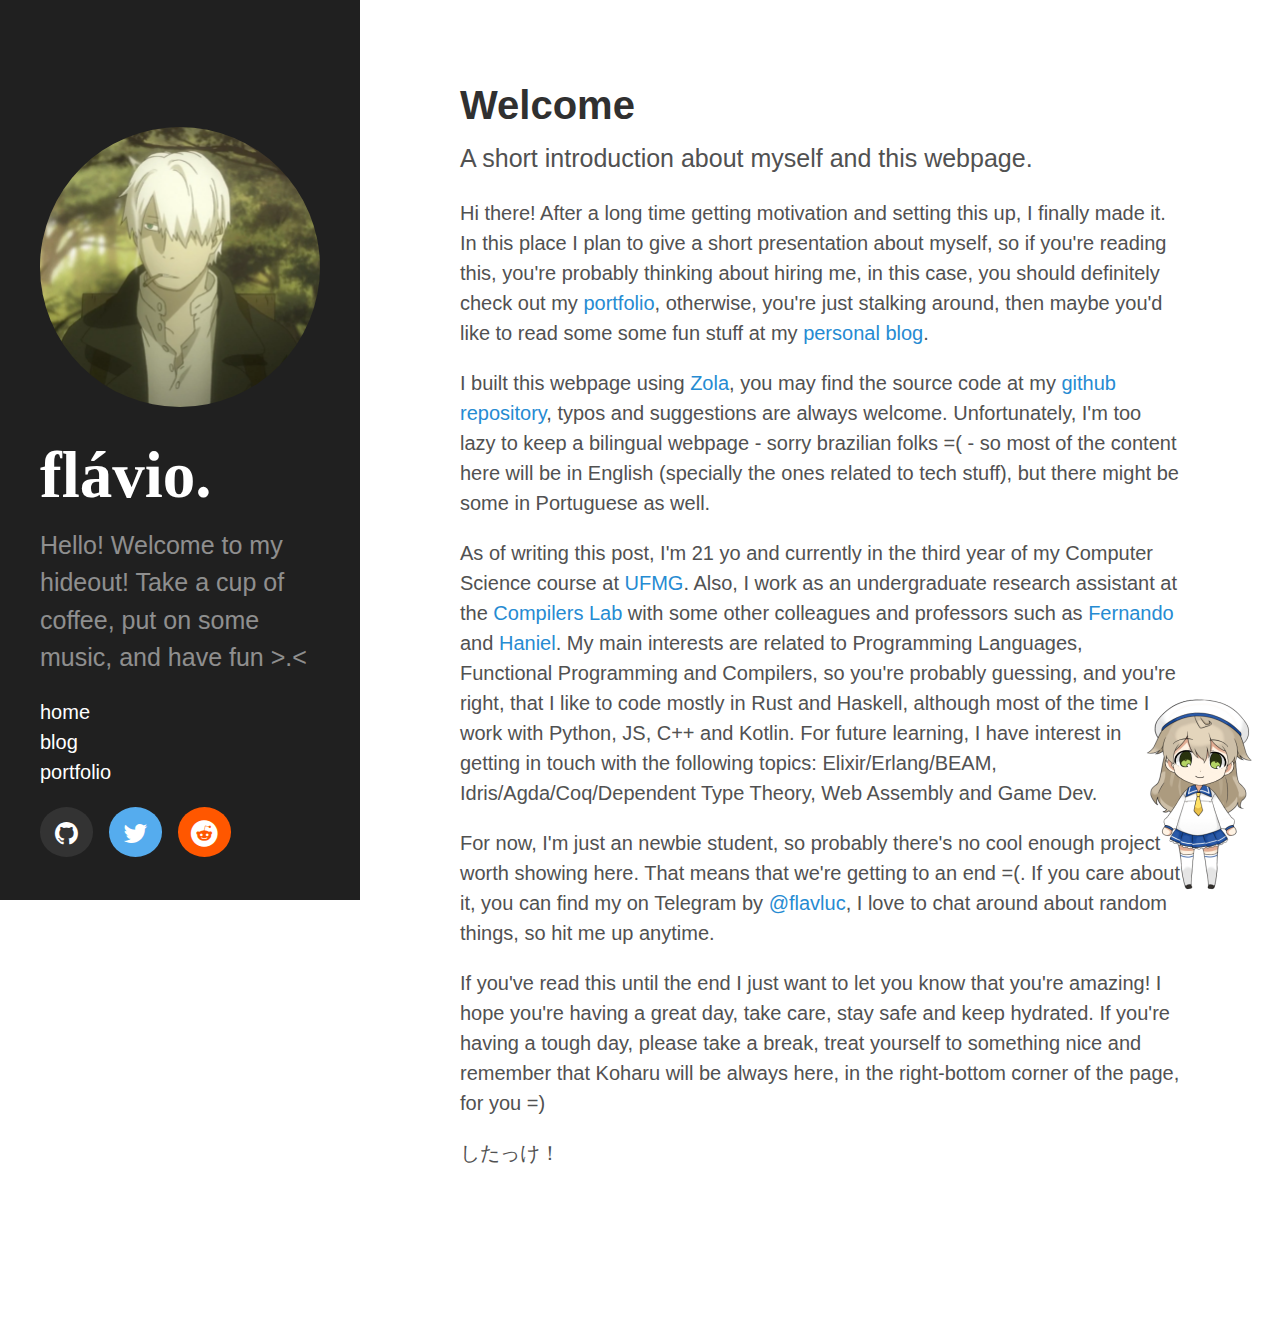
==== index.html @ 5b79716d "Update documentation" ====
<!DOCTYPE html>
<html lang="en">

<head>
  <meta http-equiv="X-UA-Compatible" content="IE=edge">
  <meta http-equiv="content-type" content="text/html; charset=utf-8">

  <!-- Enable responsiveness on mobile devices-->
  <meta name="viewport" content="width=device-width, initial-scale=1.0, maximum-scale=1">

  <title>flávio.</title>

  <!-- CSS -->
  <link rel="stylesheet" href="https:&#x2F;&#x2F;flavluc.github.io&#x2F;print.css" media="print">
  <link rel="stylesheet" href="https:&#x2F;&#x2F;flavluc.github.io&#x2F;poole.css">
  <link rel="stylesheet" href="https:&#x2F;&#x2F;flavluc.github.io&#x2F;hyde.css">
  <link rel="stylesheet" href="https:&#x2F;&#x2F;flavluc.github.io&#x2F;base.css">
  <link rel="stylesheet" href="https://fonts.googleapis.com/css?family=Montserrat:400,400italic,700|Libre+Baskerville">
  <link rel="stylesheet" href="https://cdnjs.cloudflare.com/ajax/libs/font-awesome/4.7.0/css/font-awesome.min.css">

  

  
  
</head>

<body class=" ">
  
  <div class="sidebar">
    <div class="container sidebar-sticky">
      <div><img class="pp" src="https:&#x2F;&#x2F;flavluc.github.io&#x2F;pp.png"></div>
      <div class="sidebar-about">
        
        <a href="https:&#x2F;&#x2F;flavluc.github.io&#x2F;">
          <h1>flávio.</h1>
        </a>
        
        <p class="lead">Hello! Welcome to my hideout! Take a cup of coffee, put on some music, and have fun &gt;.&lt;</p>
        
        
      </div>

      <ul class="sidebar-nav">
        
        
        <li class="sidebar-nav-item">
          <a href="https:&#x2F;&#x2F;flavluc.github.io&#x2F;">home</a>
        </li>
        
        <li class="sidebar-nav-item">
          <a href="https:&#x2F;&#x2F;flavluc.github.io&#x2F;blog">blog</a>
        </li>
        
        <li class="sidebar-nav-item">
          <a href="https:&#x2F;&#x2F;flavluc.github.io&#x2F;portfolio">portfolio</a>
        </li>
        
        
      </ul>

      <ul class="sidebar-nav">
        
        
        <li class="sidebar-nav-item sidebar-social-item">
          <a class="icon fa-stack fa-lg" href="https:&#x2F;&#x2F;github.com&#x2F;flavluc">
            <i class="fa fa-circle fa-stack-2x"></i>
            <i class="fa fa-github fa-stack-1x fa-inverse"></i>
          </a>
          
        <li class="sidebar-nav-item sidebar-social-item">
          <a class="icon fa-stack fa-lg" href="https:&#x2F;&#x2F;twitter.com">
            <i class="fa fa-circle fa-stack-2x"></i>
            <i class="fa fa-twitter fa-stack-1x fa-inverse"></i>
          </a>
          
        <li class="sidebar-nav-item sidebar-social-item">
          <a class="icon fa-stack fa-lg" href="https:&#x2F;&#x2F;reddit.com">
            <i class="fa fa-circle fa-stack-2x"></i>
            <i class="fa fa-reddit fa-stack-1x fa-inverse"></i>
          </a>
          
          
      </ul>
    </div>
  </div>
  

  <div class="content container">

    
<div class="post">
  <h1 class="post-title">Welcome</h1>

  <p class="lead">A short introduction about myself and this webpage.</p>

  <p>Hi there! After a long time getting motivation and setting this up, I finally made it. In this place I plan to give a short presentation about myself, so if you're reading this, you're probably thinking about hiring me, in this case, you should definitely check out my <a href="https://flavluc.github.io/portfolio/">portfolio</a>, otherwise, you're just stalking around, then maybe you'd like to read some some fun stuff at my <a href="https://flavluc.github.io/blog/">personal blog</a>.</p>
<p>I built this webpage using <a href="https://www.getzola.org">Zola</a>, you may find the source code at my <a href="https://github.com/flavluc/flavluc.github.io">github repository</a>, typos and suggestions are always welcome. Unfortunately, I'm too lazy to keep a bilingual webpage - sorry brazilian folks =( - so most of the content here will be in English (specially the ones related to tech stuff), but there might be some in Portuguese as well.</p>
<p>As of writing this post, I'm 21 yo and currently in the third year of my Computer Science course at <a href="https://en.wikipedia.org/wiki/Federal_University_of_Minas_Gerais">UFMG</a>. Also, I work as an undergraduate research assistant at the <a href="http://lac.dcc.ufmg.br/">Compilers Lab</a> with some other colleagues and professors such as <a href="https://homepages.dcc.ufmg.br/%7Efernando/">Fernando</a> and <a href="https://homepages.dcc.ufmg.br/%7Ehbarbosa/">Haniel</a>. My main interests are related to Programming Languages, Functional Programming and Compilers, so you're probably guessing, and you're right, that I like to code mostly in Rust and Haskell, although most of the time I work with Python, JS, C++ and Kotlin. For future learning, I have interest in getting in touch with the following topics: Elixir/Erlang/BEAM, Idris/Agda/Coq/Dependent Type Theory, Web Assembly and Game Dev.</p>
<p>For now, I'm just an newbie student, so probably there's no cool enough project worth showing here. That means that we're getting to an end =(. If you care about it, you can find my on Telegram by <a href="https://t.me/flavluc">@flavluc</a>, I love to chat around about random things, so hit me up anytime.</p>
<p>If you've read this until the end I just want to let you know that you're amazing! I hope you're having a great day, take care, stay safe and keep hydrated. If you're having a tough day, please take a break, treat yourself to something nice and remember that Koharu will be always here, in the right-bottom corner of the page, for you =) </p>
<p>したっけ！</p>


</div>


  </div>

  <script src="https://flavluc.github.io/live2d/L2Dwidget.min.js"></script>

  <script type="text/javascript">

    const display = window.matchMedia("(max-width: 768px)").matches ?
      // window width is at less than 768px
      ({ width: 120, height: 250, vOffset: -60 }) :
      // window width is greater than 768px
      ({ width: 160, height: 310, vOffset: -50 });

    L2Dwidget.init({
      model: { jsonPath: "https://flavluc.github.io/live2d/models/koharu/koharu.model.json" },
      display
    });
  </script>

</body>

</html>
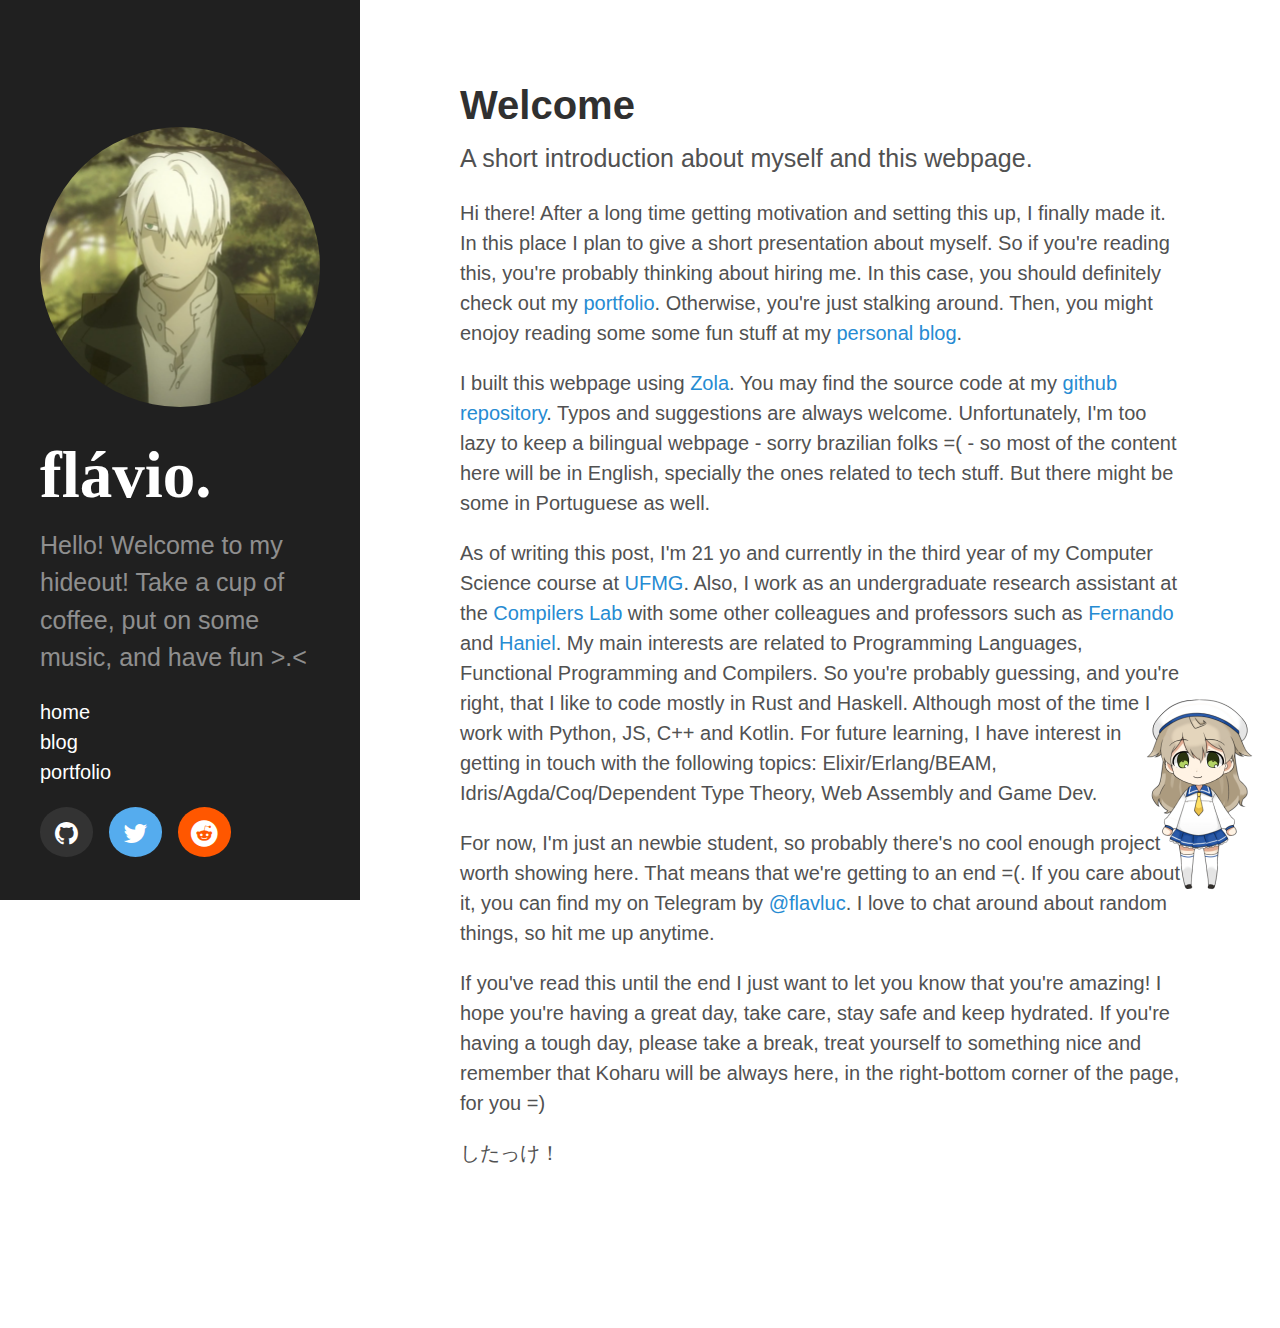
==== commit a950a080: "Update documentation" ====
--- a/index.html
+++ b/index.html
@@ -11,10 +11,10 @@
   <title>flávio.</title>
 
   <!-- CSS -->
-  <link rel="stylesheet" href="https:&#x2F;&#x2F;flavluc.github.io&#x2F;print.css" media="print">
-  <link rel="stylesheet" href="https:&#x2F;&#x2F;flavluc.github.io&#x2F;poole.css">
-  <link rel="stylesheet" href="https:&#x2F;&#x2F;flavluc.github.io&#x2F;hyde.css">
-  <link rel="stylesheet" href="https:&#x2F;&#x2F;flavluc.github.io&#x2F;base.css">
+  <link rel="stylesheet" href="https://flavluc.github.io/print.css" media="print">
+  <link rel="stylesheet" href="https://flavluc.github.io/poole.css">
+  <link rel="stylesheet" href="https://flavluc.github.io/hyde.css">
+  <link rel="stylesheet" href="https://flavluc.github.io/base.css">
   <link rel="stylesheet" href="https://fonts.googleapis.com/css?family=Montserrat:400,400italic,700|Libre+Baskerville">
   <link rel="stylesheet" href="https://cdnjs.cloudflare.com/ajax/libs/font-awesome/4.7.0/css/font-awesome.min.css">
 
@@ -28,7 +28,7 @@
   
   <div class="sidebar">
     <div class="container sidebar-sticky">
-      <div><img class="pp" src="https:&#x2F;&#x2F;flavluc.github.io&#x2F;pp.png"></div>
+      <div><img class="pp" src="https://flavluc.github.io/pp.png"></div>
       <div class="sidebar-about">
         
         <a href="https:&#x2F;&#x2F;flavluc.github.io&#x2F;">
@@ -93,10 +93,10 @@
 
   <p class="lead">A short introduction about myself and this webpage.</p>
 
-  <p>Hi there! After a long time getting motivation and setting this up, I finally made it. In this place I plan to give a short presentation about myself, so if you're reading this, you're probably thinking about hiring me, in this case, you should definitely check out my <a href="https://flavluc.github.io/portfolio/">portfolio</a>, otherwise, you're just stalking around, then maybe you'd like to read some some fun stuff at my <a href="https://flavluc.github.io/blog/">personal blog</a>.</p>
-<p>I built this webpage using <a href="https://www.getzola.org">Zola</a>, you may find the source code at my <a href="https://github.com/flavluc/flavluc.github.io">github repository</a>, typos and suggestions are always welcome. Unfortunately, I'm too lazy to keep a bilingual webpage - sorry brazilian folks =( - so most of the content here will be in English (specially the ones related to tech stuff), but there might be some in Portuguese as well.</p>
-<p>As of writing this post, I'm 21 yo and currently in the third year of my Computer Science course at <a href="https://en.wikipedia.org/wiki/Federal_University_of_Minas_Gerais">UFMG</a>. Also, I work as an undergraduate research assistant at the <a href="http://lac.dcc.ufmg.br/">Compilers Lab</a> with some other colleagues and professors such as <a href="https://homepages.dcc.ufmg.br/%7Efernando/">Fernando</a> and <a href="https://homepages.dcc.ufmg.br/%7Ehbarbosa/">Haniel</a>. My main interests are related to Programming Languages, Functional Programming and Compilers, so you're probably guessing, and you're right, that I like to code mostly in Rust and Haskell, although most of the time I work with Python, JS, C++ and Kotlin. For future learning, I have interest in getting in touch with the following topics: Elixir/Erlang/BEAM, Idris/Agda/Coq/Dependent Type Theory, Web Assembly and Game Dev.</p>
-<p>For now, I'm just an newbie student, so probably there's no cool enough project worth showing here. That means that we're getting to an end =(. If you care about it, you can find my on Telegram by <a href="https://t.me/flavluc">@flavluc</a>, I love to chat around about random things, so hit me up anytime.</p>
+  <p>Hi there! After a long time getting motivation and setting this up, I finally made it. In this place I plan to give a short presentation about myself. So if you're reading this, you're probably thinking about hiring me. In this case, you should definitely check out my <a href="https://flavluc.github.io/portfolio/">portfolio</a>. Otherwise, you're just stalking around. Then, you might enojoy reading some some fun stuff at my <a href="https://flavluc.github.io/blog/">personal blog</a>.</p>
+<p>I built this webpage using <a href="https://www.getzola.org">Zola</a>. You may find the source code at my <a href="https://github.com/flavluc/flavluc.github.io">github repository</a>. Typos and suggestions are always welcome. Unfortunately, I'm too lazy to keep a bilingual webpage - sorry brazilian folks =( - so most of the content here will be in English, specially the ones related to tech stuff. But there might be some in Portuguese as well.</p>
+<p>As of writing this post, I'm 21 yo and currently in the third year of my Computer Science course at <a href="https://en.wikipedia.org/wiki/Federal_University_of_Minas_Gerais">UFMG</a>. Also, I work as an undergraduate research assistant at the <a href="http://lac.dcc.ufmg.br/">Compilers Lab</a> with some other colleagues and professors such as <a href="https://homepages.dcc.ufmg.br/%7Efernando/">Fernando</a> and <a href="https://homepages.dcc.ufmg.br/%7Ehbarbosa/">Haniel</a>. My main interests are related to Programming Languages, Functional Programming and Compilers. So you're probably guessing, and you're right, that I like to code mostly in Rust and Haskell. Although most of the time I work with Python, JS, C++ and Kotlin. For future learning, I have interest in getting in touch with the following topics: Elixir/Erlang/BEAM, Idris/Agda/Coq/Dependent Type Theory, Web Assembly and Game Dev.</p>
+<p>For now, I'm just an newbie student, so probably there's no cool enough project worth showing here. That means that we're getting to an end =(. If you care about it, you can find my on Telegram by <a href="https://t.me/flavluc">@flavluc</a>. I love to chat around about random things, so hit me up anytime.</p>
 <p>If you've read this until the end I just want to let you know that you're amazing! I hope you're having a great day, take care, stay safe and keep hydrated. If you're having a tough day, please take a break, treat yourself to something nice and remember that Koharu will be always here, in the right-bottom corner of the page, for you =) </p>
 <p>したっけ！</p>
 
